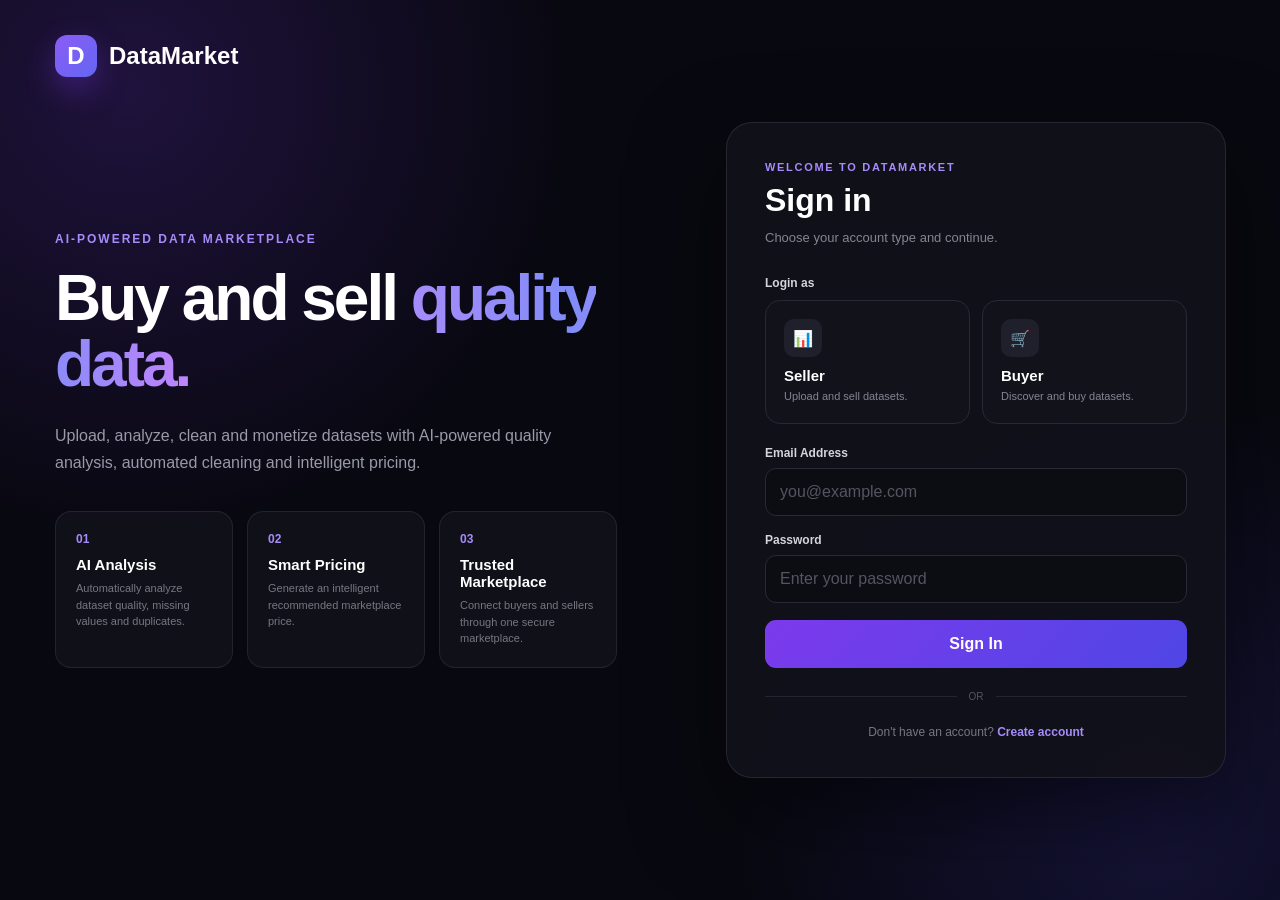
==== frontend/index.html @ f139b4cd "first commit" ====
<!DOCTYPE html>
<html lang="en">

<head>

    <meta charset="UTF-8">

    <meta
        name="viewport"
        content="width=device-width, initial-scale=1.0"
    >

    <title>DataMarket | Login</title>

    <style>

        * {
            box-sizing: border-box;
            margin: 0;
            padding: 0;
        }

        body {
            min-height: 100vh;

            font-family:
                Inter,
                Arial,
                sans-serif;

            color: white;

            background:
                radial-gradient(
                    circle at 10% 10%,
                    rgba(124, 58, 237, .20),
                    transparent 32%
                ),
                radial-gradient(
                    circle at 90% 90%,
                    rgba(79, 70, 229, .18),
                    transparent 30%
                ),
                #080810;
        }

        button,
        input {
            font: inherit;
        }

        button {
            cursor: pointer;
        }

        .page {
            min-height: 100vh;

            display: grid;

            grid-template-columns:
                1.05fr .95fr;
        }

        /* ================= LEFT ================= */

        .left {
            min-height: 100vh;

            padding: 55px;

            display: flex;

            align-items: center;

            position: relative;
        }

        .brand {
            position: absolute;

            top: 35px;
            left: 55px;

            display: flex;

            align-items: center;

            gap: 12px;

            font-size: 24px;

            font-weight: 800;
        }

        .brand-icon {
            width: 42px;
            height: 42px;

            display: flex;

            align-items: center;
            justify-content: center;

            border-radius: 12px;

            background:
                linear-gradient(
                    135deg,
                    #8b5cf6,
                    #6366f1
                );

            box-shadow:
                0 12px 30px
                rgba(124,58,237,.35);
        }

        .hero {
            max-width: 680px;
        }

        .eyebrow {
            color: #a78bfa;

            font-size: 12px;

            font-weight: 800;

            letter-spacing: 2px;

            margin-bottom: 20px;
        }

        .hero h1 {
            font-size:
                clamp(45px, 5vw, 75px);

            line-height: 1.02;

            letter-spacing: -3px;

            margin-bottom: 25px;
        }

        .gradient {
            background:
                linear-gradient(
                    90deg,
                    #a78bfa,
                    #818cf8,
                    #c084fc
                );

            -webkit-background-clip: text;
            background-clip: text;

            -webkit-text-fill-color: transparent;
        }

        .description {
            color: #9999a8;

            font-size: 16px;

            line-height: 1.7;

            max-width: 600px;

            margin-bottom: 35px;
        }

        .features {
            display: grid;

            grid-template-columns:
                repeat(3, 1fr);

            gap: 14px;
        }

        .feature {
            padding: 20px;

            border-radius: 16px;

            border:
                1px solid
                rgba(255,255,255,.08);

            background:
                rgba(255,255,255,.035);
        }

        .number {
            color: #a78bfa;

            font-size: 12px;

            font-weight: 800;

            margin-bottom: 10px;
        }

        .feature h3 {
            font-size: 15px;

            margin-bottom: 7px;
        }

        .feature p {
            color: #777783;

            font-size: 11px;

            line-height: 1.5;
        }

        /* ================= RIGHT ================= */

        .right {
            min-height: 100vh;

            display: flex;

            align-items: center;
            justify-content: center;

            padding: 30px;
        }

        .card {
            width: 100%;

            max-width: 500px;

            padding: 38px;

            border-radius: 26px;

            background:
                rgba(17,17,27,.95);

            border:
                1px solid
                rgba(255,255,255,.09);

            box-shadow:
                0 35px 90px
                rgba(0,0,0,.5);
        }

        .welcome {
            color: #a78bfa;

            font-size: 11px;

            font-weight: 800;

            letter-spacing: 1.7px;

            margin-bottom: 9px;
        }

        .heading h2 {
            font-size: 32px;

            margin-bottom: 9px;
        }

        .subtitle {
            color: #858592;

            font-size: 13px;

            line-height: 1.6;

            margin-bottom: 27px;
        }

        .role-title {
            color: #d4d4da;

            font-size: 12px;

            font-weight: 700;

            margin-bottom: 10px;
        }

        .roles {
            display: grid;

            grid-template-columns:
                1fr 1fr;

            gap: 12px;

            margin-bottom: 22px;
        }

        .role {
            padding: 18px;

            text-align: left;

            color: white;

            border:
                1px solid #292936;

            border-radius: 15px;

            background: #12121b;

            transition: .2s;
        }

        .role:hover {
            transform: translateY(-2px);

            border-color: #8b5cf6;
        }

        .role.active {
            border-color: #8b5cf6;

            background:
                rgba(124,58,237,.14);

            box-shadow:
                0 0 0 1px
                rgba(139,92,246,.15);
        }

        .role-icon {
            width: 38px;
            height: 38px;

            display: flex;

            align-items: center;
            justify-content: center;

            border-radius: 10px;

            background: #20202d;

            margin-bottom: 10px;
        }

        .role h3 {
            font-size: 15px;

            margin-bottom: 5px;
        }

        .role p {
            color: #858592;

            font-size: 11px;

            line-height: 1.4;
        }

        .message {
            display: none;

            padding: 12px;

            border-radius: 10px;

            font-size: 12px;

            line-height: 1.5;

            margin-bottom: 16px;
        }

        .message.error {
            display: block;

            color: #fca5a5;

            background:
                rgba(127,29,29,.18);

            border:
                1px solid
                rgba(239,68,68,.25);
        }

        .message.success {
            display: block;

            color: #86efac;

            background:
                rgba(20,83,45,.18);

            border:
                1px solid
                rgba(34,197,94,.25);
        }

        .group {
            margin-bottom: 17px;
        }

        label {
            display: block;

            color: #d4d4da;

            font-size: 12px;

            font-weight: 700;

            margin-bottom: 8px;
        }

        input {
            width: 100%;

            padding: 14px;

            color: white;

            background: #0c0c13;

            border:
                1px solid #292936;

            border-radius: 11px;

            outline: none;
        }

        input:focus {
            border-color: #8b5cf6;

            box-shadow:
                0 0 0 3px
                rgba(139,92,246,.1);
        }

        input::placeholder {
            color: #555561;
        }

        .button {
            width: 100%;

            padding: 15px;

            border: none;

            border-radius: 11px;

            color: white;

            font-weight: 800;

            background:
                linear-gradient(
                    135deg,
                    #7c3aed,
                    #4f46e5
                );

            transition: .2s;
        }

        .button:hover {
            transform: translateY(-1px);

            box-shadow:
                0 12px 30px
                rgba(99,102,241,.25);
        }

        .button:disabled {
            opacity: .6;

            cursor: not-allowed;

            transform: none;
        }

        .divider {
            display: flex;

            align-items: center;

            gap: 12px;

            margin: 23px 0;

            color: #555561;

            font-size: 10px;
        }

        .divider::before,
        .divider::after {
            content: "";

            height: 1px;

            flex: 1;

            background: #25252f;
        }

        .switch {
            text-align: center;

            color: #777783;

            font-size: 12px;
        }

        .switch button {
            border: none;

            background: transparent;

            color: #a78bfa;

            font-weight: 800;
        }

        #register {
            display: none;
        }

        /* ================= RESPONSIVE ================= */

        @media (max-width: 1000px) {

            .page {
                grid-template-columns: 1fr;
            }

            .left {
                min-height: auto;

                padding:
                    120px 35px 50px;
            }

            .right {
                min-height: auto;

                padding:
                    20px 25px 60px;
            }

            .brand {
                left: 35px;
            }

        }

        @media (max-width: 600px) {

            .left {
                padding:
                    105px 20px 40px;
            }

            .brand {
                left: 20px;
            }

            .hero h1 {
                font-size: 46px;
            }

            .features {
                grid-template-columns: 1fr;
            }

            .right {
                padding:
                    15px;
            }

            .card {
                padding: 25px 20px;
            }

            .roles {
                grid-template-columns: 1fr;
            }

        }

    </style>

</head>


<body>


<div class="page">


    <!-- ==================================================
         LEFT
    =================================================== -->

    <section class="left">


        <div class="brand">

            <div class="brand-icon">
                D
            </div>

            <span>
                DataMarket
            </span>

        </div>


        <div class="hero">

            <div class="eyebrow">
                AI-POWERED DATA MARKETPLACE
            </div>


            <h1>

                Buy and sell

                <span class="gradient">
                    quality data.
                </span>

            </h1>


            <p class="description">

                Upload, analyze, clean and monetize
                datasets with AI-powered quality analysis,
                automated cleaning and intelligent pricing.

            </p>


            <div class="features">


                <div class="feature">

                    <div class="number">
                        01
                    </div>

                    <h3>
                        AI Analysis
                    </h3>

                    <p>
                        Automatically analyze dataset
                        quality, missing values and duplicates.
                    </p>

                </div>


                <div class="feature">

                    <div class="number">
                        02
                    </div>

                    <h3>
                        Smart Pricing
                    </h3>

                    <p>
                        Generate an intelligent recommended
                        marketplace price.
                    </p>

                </div>


                <div class="feature">

                    <div class="number">
                        03
                    </div>

                    <h3>
                        Trusted Marketplace
                    </h3>

                    <p>
                        Connect buyers and sellers through
                        one secure marketplace.
                    </p>

                </div>


            </div>

        </div>

    </section>


    <!-- ==================================================
         RIGHT
    =================================================== -->

    <section class="right">


        <div class="card">


            <!-- ==================================================
                 LOGIN
            =================================================== -->

            <div id="login">

                <div class="heading">

                    <div class="welcome">
                        WELCOME TO DATAMARKET
                    </div>

                    <h2>
                        Sign in
                    </h2>

                    <p class="subtitle">
                        Choose your account type and continue.
                    </p>

                </div>


                <div class="role-title">
                    Login as
                </div>


                <div class="roles">


                    <button
                        type="button"
                        class="role"
                        id="sellerLoginRole"
                        onclick="selectLoginRole('seller')"
                    >

                        <div class="role-icon">
                            📊
                        </div>

                        <h3>
                            Seller
                        </h3>

                        <p>
                            Upload and sell datasets.
                        </p>

                    </button>


                    <button
                        type="button"
                        class="role"
                        id="buyerLoginRole"
                        onclick="selectLoginRole('buyer')"
                    >

                        <div class="role-icon">
                            🛒
                        </div>

                        <h3>
                            Buyer
                        </h3>

                        <p>
                            Discover and buy datasets.
                        </p>

                    </button>


                </div>


                <div
                    id="loginMessage"
                    class="message"
                ></div>


                <form id="loginForm">


                    <div class="group">

                        <label for="loginEmail">
                            Email Address
                        </label>

                        <input
                            type="email"
                            id="loginEmail"
                            placeholder="you@example.com"
                            required
                        >

                    </div>


                    <div class="group">

                        <label for="loginPassword">
                            Password
                        </label>

                        <input
                            type="password"
                            id="loginPassword"
                            placeholder="Enter your password"
                            required
                        >

                    </div>


                    <button
                        type="submit"
                        class="button"
                        id="loginButton"
                    >
                        Sign In
                    </button>


                </form>


                <div class="divider">
                    OR
                </div>


                <div class="switch">

                    Don't have an account?

                    <button
                        type="button"
                        onclick="showRegister()"
                    >
                        Create account
                    </button>

                </div>


            </div>


            <!-- ==================================================
                 REGISTER
            =================================================== -->

            <div id="register">

                <div class="heading">

                    <div class="welcome">
                        JOIN DATAMARKET
                    </div>

                    <h2>
                        Create account
                    </h2>

                    <p class="subtitle">
                        Buyer and Seller accounts use separate
                        email addresses.
                    </p>

                </div>


                <div class="role-title">
                    Register as
                </div>


                <div class="roles">


                    <button
                        type="button"
                        class="role"
                        id="sellerRegisterRole"
                        onclick="selectRegisterRole('seller')"
                    >

                        <div class="role-icon">
                            📊
                        </div>

                        <h3>
                            Seller
                        </h3>

                        <p>
                            Create a seller account.
                        </p>

                    </button>


                    <button
                        type="button"
                        class="role"
                        id="buyerRegisterRole"
                        onclick="selectRegisterRole('buyer')"
                    >

                        <div class="role-icon">
                            🛒
                        </div>

                        <h3>
                            Buyer
                        </h3>

                        <p>
                            Create a buyer account.
                        </p>

                    </button>


                </div>


                <div
                    id="registerMessage"
                    class="message"
                ></div>


                <form id="registerForm">


                    <div class="group">

                        <label for="registerName">
                            Full Name
                        </label>

                        <input
                            type="text"
                            id="registerName"
                            placeholder="Your full name"
                            required
                        >

                    </div>


                    <div class="group">

                        <label for="registerEmail">
                            Email Address
                        </label>

                        <input
                            type="email"
                            id="registerEmail"
                            placeholder="you@example.com"
                            required
                        >

                    </div>


                    <div class="group">

                        <label for="registerPassword">
                            Password
                        </label>

                        <input
                            type="password"
                            id="registerPassword"
                            placeholder="Create password"
                            minlength="6"
                            required
                        >

                    </div>


                    <button
                        type="submit"
                        class="button"
                        id="registerButton"
                    >
                        Create Account
                    </button>


                </form>


                <div class="divider">
                    OR
                </div>


                <div class="switch">

                    Already have an account?

                    <button
                        type="button"
                        onclick="showLogin()"
                    >
                        Sign in
                    </button>

                </div>


            </div>


        </div>

    </section>

</div>


<script>

    /* =====================================================
       API
    ===================================================== */

    const API =
        "http://127.0.0.1:8000";


    /* =====================================================
       ROLE STATE
    ===================================================== */

    let loginRole = "";

    let registerRole = "";


    /* =====================================================
       MESSAGE
    ===================================================== */

    function message(
        id,
        text,
        type
    ) {

        const element =
            document.getElementById(id);

        element.textContent = text;

        element.className =
            "message " + type;

    }


    function clearMessage(id) {

        const element =
            document.getElementById(id);

        element.textContent = "";

        element.className =
            "message";

    }


    /* =====================================================
       LOGIN ROLE
    ===================================================== */

    function selectLoginRole(role) {

        loginRole = role;


        document
            .getElementById(
                "sellerLoginRole"
            )
            .classList
            .remove("active");


        document
            .getElementById(
                "buyerLoginRole"
            )
            .classList
            .remove("active");


        if (role === "seller") {

            document
                .getElementById(
                    "sellerLoginRole"
                )
                .classList
                .add("active");

        }


        if (role === "buyer") {

            document
                .getElementById(
                    "buyerLoginRole"
                )
                .classList
                .add("active");

        }


        clearMessage(
            "loginMessage"
        );

    }


    /* =====================================================
       REGISTER ROLE
    ===================================================== */

    function selectRegisterRole(role) {

        registerRole = role;


        document
            .getElementById(
                "sellerRegisterRole"
            )
            .classList
            .remove("active");


        document
            .getElementById(
                "buyerRegisterRole"
            )
            .classList
            .remove("active");


        if (role === "seller") {

            document
                .getElementById(
                    "sellerRegisterRole"
                )
                .classList
                .add("active");

        }


        if (role === "buyer") {

            document
                .getElementById(
                    "buyerRegisterRole"
                )
                .classList
                .add("active");

        }


        clearMessage(
            "registerMessage"
        );

    }


    /* =====================================================
       SHOW REGISTER
    ===================================================== */

    function showRegister() {

        document
            .getElementById("login")
            .style.display = "none";


        document
            .getElementById("register")
            .style.display = "block";


        clearMessage(
            "loginMessage"
        );

    }


    /* =====================================================
       SHOW LOGIN
    ===================================================== */

    function showLogin() {

        document
            .getElementById("register")
            .style.display = "none";


        document
            .getElementById("login")
            .style.display = "block";


        clearMessage(
            "registerMessage"
        );

    }


    /* =====================================================
       LOGIN
    ===================================================== */

    document
        .getElementById("loginForm")
        .addEventListener(
            "submit",
            async function(event) {

                event.preventDefault();


                clearMessage(
                    "loginMessage"
                );


                if (!loginRole) {

                    message(
                        "loginMessage",
                        "Please select Buyer or Seller.",
                        "error"
                    );

                    return;

                }


                const email =
                    document
                        .getElementById(
                            "loginEmail"
                        )
                        .value
                        .trim()
                        .toLowerCase();


                const password =
                    document
                        .getElementById(
                            "loginPassword"
                        )
                        .value;


                const button =
                    document
                        .getElementById(
                            "loginButton"
                        );


                button.disabled = true;

                button.textContent =
                    "Signing in...";


                try {

                    const response =
                        await fetch(
                            API + "/login",
                            {
                                method: "POST",

                                headers: {
                                    "Content-Type":
                                        "application/json"
                                },

                                body:
                                    JSON.stringify({
                                        email:
                                            email,

                                        password:
                                            password,

                                        role:
                                            loginRole
                                    })
                            }
                        );


                    const data =
                        await response.json();


                    if (!response.ok) {

                        throw new Error(
                            data.detail ||
                            "Login failed."
                        );

                    }


                    /*
                     * Save session
                     */

                    localStorage.setItem(
                        "authToken",
                        data.token
                    );


                    localStorage.setItem(
                        "currentUser",
                        JSON.stringify(
                            data.user
                        )
                    );


                    localStorage.setItem(
                        "userRole",
                        data.user.role
                    );


                    message(
                        "loginMessage",
                        "Login successful. Opening dashboard...",
                        "success"
                    );


                    setTimeout(
                        function() {

                            if (
                                data.user.role
                                ===
                                "seller"
                            ) {

                                window.location.href =
                                    "seller.html";

                            }

                            else {

                                window.location.href =
                                    "buyer.html";

                            }

                        },
                        500
                    );


                }

                catch (error) {

                    message(
                        "loginMessage",
                        error.message ||
                        "Login failed.",
                        "error"
                    );

                }

                finally {

                    button.disabled =
                        false;

                    button.textContent =
                        "Sign In";

                }

            }
        );


    /* =====================================================
       REGISTER
    ===================================================== */

    document
        .getElementById("registerForm")
        .addEventListener(
            "submit",
            async function(event) {

                event.preventDefault();


                clearMessage(
                    "registerMessage"
                );


                if (!registerRole) {

                    message(
                        "registerMessage",
                        "Please select Buyer or Seller.",
                        "error"
                    );

                    return;

                }


                const name =
                    document
                        .getElementById(
                            "registerName"
                        )
                        .value
                        .trim();


                const email =
                    document
                        .getElementById(
                            "registerEmail"
                        )
                        .value
                        .trim()
                        .toLowerCase();


                const password =
                    document
                        .getElementById(
                            "registerPassword"
                        )
                        .value;


                if (password.length < 6) {

                    message(
                        "registerMessage",
                        "Password must contain at least 6 characters.",
                        "error"
                    );

                    return;

                }


                const button =
                    document
                        .getElementById(
                            "registerButton"
                        );


                button.disabled = true;

                button.textContent =
                    "Creating account...";


                try {

                    const response =
                        await fetch(
                            API + "/register",
                            {
                                method: "POST",

                                headers: {
                                    "Content-Type":
                                        "application/json"
                                },

                                body:
                                    JSON.stringify({
                                        name:
                                            name,

                                        email:
                                            email,

                                        password:
                                            password,

                                        role:
                                            registerRole
                                    })
                            }
                        );


                    const data =
                        await response.json();


                    if (!response.ok) {

                        throw new Error(
                            data.detail ||
                            "Registration failed."
                        );

                    }


                    message(
                        "registerMessage",
                        "Account created successfully. Please sign in.",
                        "success"
                    );


                    /*
                     * Prepare login
                     */

                    document
                        .getElementById(
                            "loginEmail"
                        )
                        .value =
                        email;


                    loginRole =
                        registerRole;


                    document
                        .getElementById(
                            "sellerLoginRole"
                        )
                        .classList
                        .remove("active");


                    document
                        .getElementById(
                            "buyerLoginRole"
                        )
                        .classList
                        .remove("active");


                    if (
                        registerRole
                        ===
                        "seller"
                    ) {

                        document
                            .getElementById(
                                "sellerLoginRole"
                            )
                            .classList
                            .add("active");

                    }

                    else {

                        document
                            .getElementById(
                                "buyerLoginRole"
                            )
                            .classList
                            .add("active");

                    }


                    setTimeout(
                        function() {

                            showLogin();

                            message(
                                "loginMessage",
                                "Account created. Please sign in.",
                                "success"
                            );

                        },
                        800
                    );


                }

                catch (error) {

                    message(
                        "registerMessage",
                        error.message ||
                        "Registration failed.",
                        "error"
                    );

                }

                finally {

                    button.disabled =
                        false;

                    button.textContent =
                        "Create Account";

                }

            }
        );

</script>


</body>
</html>
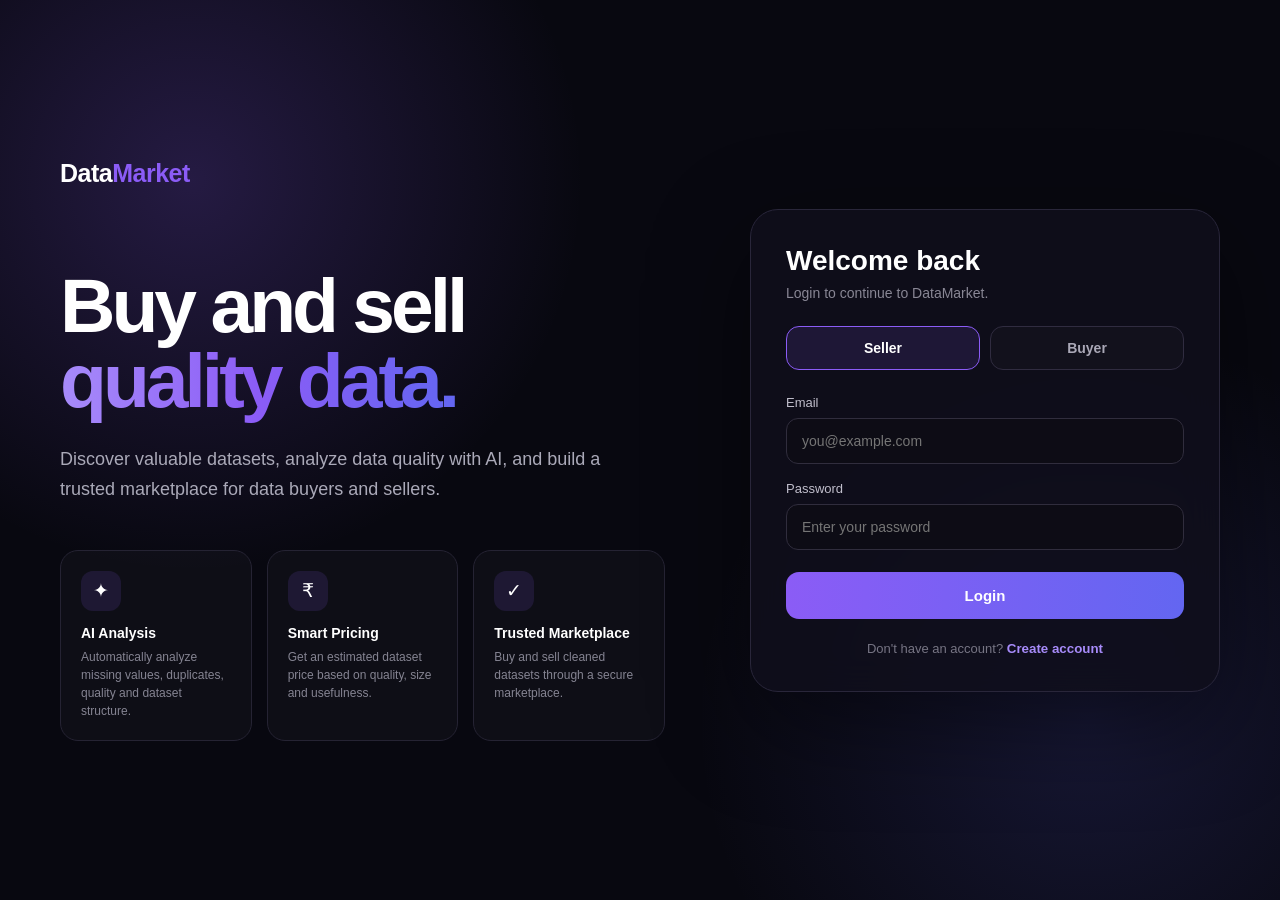
==== commit 3b612377: "Update AI powered dataset marketplace" ====
--- a/frontend/index.html
+++ b/frontend/index.html
@@ -1,1702 +1,682 @@
 <!DOCTYPE html>
 <html lang="en">
-
 <head>
-
-    <meta charset="UTF-8">
-
-    <meta
-        name="viewport"
-        content="width=device-width, initial-scale=1.0"
-    >
-
-    <title>DataMarket | Login</title>
-
-    <style>
-
-        * {
-            box-sizing: border-box;
-            margin: 0;
-            padding: 0;
+<meta charset="UTF-8">
+<meta name="viewport" content="width=device-width, initial-scale=1.0">
+<title>DataMarket | Login</title>
+
+<style>
+* {
+    margin: 0;
+    padding: 0;
+    box-sizing: border-box;
+}
+
+body {
+    font-family: Inter, Arial, sans-serif;
+    min-height: 100vh;
+    background:
+        radial-gradient(circle at 15% 20%, rgba(139,92,246,.22), transparent 30%),
+        radial-gradient(circle at 85% 80%, rgba(99,102,241,.16), transparent 30%),
+        #080810;
+    color: #fff;
+}
+
+.container {
+    min-height: 100vh;
+    display: grid;
+    grid-template-columns: 1.1fr .9fr;
+    gap: 60px;
+    max-width: 1250px;
+    margin: auto;
+    padding: 45px;
+    align-items: center;
+}
+
+/* LEFT */
+.brand {
+    font-size: 25px;
+    font-weight: 800;
+    margin-bottom: 80px;
+    letter-spacing: -.5px;
+}
+
+.brand span {
+    color: #8b5cf6;
+}
+
+.hero h1 {
+    font-size: clamp(45px, 6vw, 78px);
+    line-height: .98;
+    letter-spacing: -4px;
+    max-width: 650px;
+    margin-bottom: 25px;
+}
+
+.hero h1 span {
+    background: linear-gradient(90deg,#a78bfa,#8b5cf6,#6366f1);
+    -webkit-background-clip: text;
+    color: transparent;
+}
+
+.hero p {
+    color: #aaa9b8;
+    font-size: 18px;
+    line-height: 1.7;
+    max-width: 570px;
+}
+
+.features {
+    display: grid;
+    grid-template-columns: repeat(3,1fr);
+    gap: 15px;
+    margin-top: 45px;
+    max-width: 650px;
+}
+
+.feature {
+    padding: 20px;
+    border: 1px solid #252333;
+    border-radius: 18px;
+    background: rgba(255,255,255,.025);
+}
+
+.feature-icon {
+    width: 40px;
+    height: 40px;
+    display: grid;
+    place-items: center;
+    border-radius: 12px;
+    background: rgba(139,92,246,.13);
+    margin-bottom: 14px;
+    font-size: 19px;
+}
+
+.feature h3 {
+    font-size: 14px;
+    margin-bottom: 7px;
+}
+
+.feature p {
+    font-size: 12px;
+    line-height: 1.5;
+    color: #858492;
+}
+
+/* AUTH CARD */
+.auth-card {
+    width: 100%;
+    max-width: 470px;
+    margin-left: auto;
+    padding: 35px;
+    border: 1px solid #29263a;
+    border-radius: 28px;
+    background: rgba(16,15,27,.86);
+    box-shadow: 0 30px 100px rgba(0,0,0,.45);
+    backdrop-filter: blur(18px);
+}
+
+.auth-card h2 {
+    font-size: 28px;
+    margin-bottom: 8px;
+}
+
+.subtitle {
+    color: #898795;
+    font-size: 14px;
+    margin-bottom: 25px;
+}
+
+/* ROLE */
+.roles {
+    display: grid;
+    grid-template-columns: 1fr 1fr;
+    gap: 10px;
+    margin-bottom: 25px;
+}
+
+.role-btn {
+    border: 1px solid #302c40;
+    background: #12111c;
+    color: #aaa8b7;
+    border-radius: 13px;
+    padding: 13px;
+    cursor: pointer;
+    font-size: 14px;
+    font-weight: 700;
+    transition: .2s;
+}
+
+.role-btn:hover {
+    border-color: #7651d8;
+}
+
+.role-btn.active {
+    color: #fff;
+    border-color: #8b5cf6;
+    background: rgba(139,92,246,.13);
+}
+
+/* FORMS */
+.form {
+    display: none;
+}
+
+.form.active {
+    display: block;
+}
+
+.field {
+    margin-bottom: 17px;
+}
+
+.field label {
+    display: block;
+    font-size: 13px;
+    color: #c1bfcc;
+    margin-bottom: 8px;
+}
+
+.field input {
+    width: 100%;
+    padding: 14px 15px;
+    border-radius: 12px;
+    border: 1px solid #302d3d;
+    outline: none;
+    background: #0d0c15;
+    color: white;
+    font-size: 14px;
+    transition: .2s;
+}
+
+.field input:focus {
+    border-color: #8b5cf6;
+    box-shadow: 0 0 0 3px rgba(139,92,246,.10);
+}
+
+.primary-btn {
+    width: 100%;
+    border: 0;
+    border-radius: 13px;
+    padding: 15px;
+    background: linear-gradient(90deg,#8b5cf6,#6366f1);
+    color: white;
+    font-size: 15px;
+    font-weight: 800;
+    cursor: pointer;
+    margin-top: 5px;
+    transition: .2s;
+}
+
+.primary-btn:hover {
+    transform: translateY(-1px);
+    box-shadow: 0 10px 30px rgba(99,102,241,.25);
+}
+
+.switch {
+    text-align: center;
+    color: #777584;
+    font-size: 13px;
+    margin-top: 22px;
+}
+
+.switch button {
+    border: 0;
+    background: none;
+    color: #a78bfa;
+    cursor: pointer;
+    font-weight: 700;
+}
+
+.message {
+    display: none;
+    padding: 11px 13px;
+    border-radius: 10px;
+    margin-bottom: 17px;
+    font-size: 13px;
+}
+
+.message.error {
+    display: block;
+    background: rgba(239,68,68,.10);
+    border: 1px solid rgba(239,68,68,.25);
+    color: #fca5a5;
+}
+
+.message.success {
+    display: block;
+    background: rgba(34,197,94,.10);
+    border: 1px solid rgba(34,197,94,.25);
+    color: #86efac;
+}
+
+/* RESPONSIVE */
+@media (max-width: 900px) {
+    .container {
+        grid-template-columns: 1fr;
+        padding: 30px 20px;
+    }
+
+    .brand {
+        margin-bottom: 45px;
+    }
+
+    .auth-card {
+        margin: 0 auto;
+    }
+}
+
+@media (max-width: 550px) {
+    .features {
+        grid-template-columns: 1fr;
+    }
+
+    .hero h1 {
+        font-size: 48px;
+        letter-spacing: -2px;
+    }
+
+    .auth-card {
+        padding: 25px;
+    }
+}
+</style>
+</head>
+
+<body>
+
+<div class="container">
+
+    <!-- LEFT SIDE -->
+    <section>
+        <div class="brand">
+            Data<span>Market</span>
+        </div>
+
+        <div class="hero">
+            <h1>
+                Buy and sell
+                <span>quality data.</span>
+            </h1>
+
+            <p>
+                Discover valuable datasets, analyze data quality with AI,
+                and build a trusted marketplace for data buyers and sellers.
+            </p>
+        </div>
+
+        <div class="features">
+
+            <div class="feature">
+                <div class="feature-icon">✦</div>
+                <h3>AI Analysis</h3>
+                <p>
+                    Automatically analyze missing values, duplicates,
+                    quality and dataset structure.
+                </p>
+            </div>
+
+            <div class="feature">
+                <div class="feature-icon">₹</div>
+                <h3>Smart Pricing</h3>
+                <p>
+                    Get an estimated dataset price based on quality,
+                    size and usefulness.
+                </p>
+            </div>
+
+            <div class="feature">
+                <div class="feature-icon">✓</div>
+                <h3>Trusted Marketplace</h3>
+                <p>
+                    Buy and sell cleaned datasets through a secure
+                    marketplace.
+                </p>
+            </div>
+
+        </div>
+    </section>
+
+    <!-- AUTH -->
+    <section class="auth-card">
+
+        <h2 id="authTitle">Welcome back</h2>
+
+        <div class="subtitle" id="authSubtitle">
+            Login to continue to DataMarket.
+        </div>
+
+        <!-- ROLE -->
+        <div class="roles">
+            <button
+                class="role-btn active"
+                id="sellerRole"
+                type="button"
+                onclick="setRole('seller')">
+                Seller
+            </button>
+
+            <button
+                class="role-btn"
+                id="buyerRole"
+                type="button"
+                onclick="setRole('buyer')">
+                Buyer
+            </button>
+        </div>
+
+        <div id="message" class="message"></div>
+
+        <!-- LOGIN -->
+        <form id="loginForm" class="form active">
+
+            <div class="field">
+                <label>Email</label>
+                <input
+                    id="loginEmail"
+                    type="text"
+                    placeholder="you@example.com"
+                    required>
+            </div>
+
+            <div class="field">
+                <label>Password</label>
+                <input
+                    id="loginPassword"
+                    type="password"
+                    placeholder="Enter your password"
+                    required>
+            </div>
+
+            <button class="primary-btn" type="submit">
+                Login
+            </button>
+
+            <div class="switch">
+                Don't have an account?
+                <button type="button" onclick="showRegister()">
+                    Create account
+                </button>
+            </div>
+
+        </form>
+
+        <!-- REGISTER -->
+        <form id="registerForm" class="form">
+
+            <div class="field">
+                <label>Name</label>
+                <input
+                    id="registerName"
+                    type="text"
+                    placeholder="Your name"
+                    required>
+            </div>
+
+            <div class="field">
+                <label>Email</label>
+                <input
+                    id="registerEmail"
+                    type="text"
+                    placeholder="you@example.com"
+                    required>
+            </div>
+
+            <div class="field">
+                <label>Password</label>
+                <input
+                    id="registerPassword"
+                    type="password"
+                    placeholder="Create a password"
+                    minlength="6"
+                    required>
+            </div>
+
+            <button class="primary-btn" type="submit">
+                Create Account
+            </button>
+
+            <div class="switch">
+                Already have an account?
+                <button type="button" onclick="showLogin()">
+                    Login
+                </button>
+            </div>
+
+        </form>
+
+    </section>
+
+</div>
+
+<script>
+const API = "http://127.0.0.1:8000";
+
+let selectedRole = "seller";
+
+function setRole(role) {
+
+    selectedRole = role;
+
+    document.getElementById("sellerRole")
+        .classList.toggle("active", role === "seller");
+
+    document.getElementById("buyerRole")
+        .classList.toggle("active", role === "buyer");
+
+    clearMessage();
+}
+
+function showRegister() {
+
+    document.getElementById("loginForm")
+        .classList.remove("active");
+
+    document.getElementById("registerForm")
+        .classList.add("active");
+
+    document.getElementById("authTitle").textContent =
+        "Create your account";
+
+    document.getElementById("authSubtitle").textContent =
+        "Join DataMarket as a seller or buyer.";
+
+    clearMessage();
+}
+
+function showLogin() {
+
+    document.getElementById("registerForm")
+        .classList.remove("active");
+
+    document.getElementById("loginForm")
+        .classList.add("active");
+
+    document.getElementById("authTitle").textContent =
+        "Welcome back";
+
+    document.getElementById("authSubtitle").textContent =
+        "Login to continue to DataMarket.";
+
+    clearMessage();
+}
+
+function showMessage(message, type = "error") {
+
+    const box = document.getElementById("message");
+
+    box.textContent = message;
+    box.className = "message " + type;
+}
+
+function clearMessage() {
+
+    const box = document.getElementById("message");
+
+    box.textContent = "";
+    box.className = "message";
+}
+
+
+/* LOGIN */
+document.getElementById("loginForm")
+.addEventListener("submit", async function(e) {
+
+    e.preventDefault();
+
+    clearMessage();
+
+    const email =
+        document.getElementById("loginEmail").value.trim();
+
+    const password =
+        document.getElementById("loginPassword").value;
+
+    if (!email || !password) {
+        showMessage("Please enter email and password.");
+        return;
+    }
+
+    try {
+
+        const response = await fetch(API + "/login", {
+            method: "POST",
+            headers: {
+                "Content-Type": "application/json"
+            },
+            body: JSON.stringify({
+                email: email,
+                password: password,
+                role: selectedRole
+            })
+        });
+
+        const data = await response.json();
+
+        if (!response.ok) {
+            throw new Error(
+                data.detail || "Login failed."
+            );
         }
 
-        body {
-            min-height: 100vh;
-
-            font-family:
-                Inter,
-                Arial,
-                sans-serif;
-
-            color: white;
-
-            background:
-                radial-gradient(
-                    circle at 10% 10%,
-                    rgba(124, 58, 237, .20),
-                    transparent 32%
-                ),
-                radial-gradient(
-                    circle at 90% 90%,
-                    rgba(79, 70, 229, .18),
-                    transparent 30%
-                ),
-                #080810;
+        const token =
+            data.token ||
+            data.access_token ||
+            data.accessToken;
+
+        if (!token) {
+            throw new Error(
+                "Login successful but server did not return a token."
+            );
         }
 
-        button,
-        input {
-            font: inherit;
+        localStorage.setItem("authToken", token);
+        localStorage.setItem("access_token", token);
+        localStorage.setItem("role", selectedRole);
+
+        if (data.user) {
+            localStorage.setItem(
+                "user",
+                JSON.stringify(data.user)
+            );
         }
 
-        button {
-            cursor: pointer;
+        showMessage(
+            "Login successful. Redirecting...",
+            "success"
+        );
+
+      if (selectedRole === "seller") {
+    window.location.assign("./seller.html");
+} else {
+    window.location.assign("./buyer.html");
+}
+
+    } catch (error) {
+
+        showMessage(
+            error.message || "Unable to connect to server."
+        );
+
+    }
+
+});
+
+
+/* REGISTER */
+document.getElementById("registerForm")
+.addEventListener("submit", async function(e) {
+
+    e.preventDefault();
+
+    clearMessage();
+
+    const name =
+        document.getElementById("registerName").value.trim();
+
+    const email =
+        document.getElementById("registerEmail").value.trim();
+
+    const password =
+        document.getElementById("registerPassword").value;
+
+    if (!name || !email || !password) {
+        showMessage("Please fill all fields.");
+        return;
+    }
+
+    if (password.length < 6) {
+        showMessage(
+            "Password must be at least 6 characters."
+        );
+        return;
+    }
+
+    try {
+
+        const response = await fetch(API + "/register", {
+            method: "POST",
+            headers: {
+                "Content-Type": "application/json"
+            },
+            body: JSON.stringify({
+                name: name,
+                email: email,
+                password: password,
+                role: selectedRole
+            })
+        });
+
+        const data = await response.json();
+
+        if (!response.ok) {
+            throw new Error(
+                data.detail || "Registration failed."
+            );
         }
 
-        .page {
-            min-height: 100vh;
-
-            display: grid;
-
-            grid-template-columns:
-                1.05fr .95fr;
-        }
-
-        /* ================= LEFT ================= */
-
-        .left {
-            min-height: 100vh;
-
-            padding: 55px;
-
-            display: flex;
-
-            align-items: center;
-
-            position: relative;
-        }
-
-        .brand {
-            position: absolute;
-
-            top: 35px;
-            left: 55px;
-
-            display: flex;
-
-            align-items: center;
-
-            gap: 12px;
-
-            font-size: 24px;
-
-            font-weight: 800;
-        }
-
-        .brand-icon {
-            width: 42px;
-            height: 42px;
-
-            display: flex;
-
-            align-items: center;
-            justify-content: center;
-
-            border-radius: 12px;
-
-            background:
-                linear-gradient(
-                    135deg,
-                    #8b5cf6,
-                    #6366f1
-                );
-
-            box-shadow:
-                0 12px 30px
-                rgba(124,58,237,.35);
-        }
-
-        .hero {
-            max-width: 680px;
-        }
-
-        .eyebrow {
-            color: #a78bfa;
-
-            font-size: 12px;
-
-            font-weight: 800;
-
-            letter-spacing: 2px;
-
-            margin-bottom: 20px;
-        }
-
-        .hero h1 {
-            font-size:
-                clamp(45px, 5vw, 75px);
-
-            line-height: 1.02;
-
-            letter-spacing: -3px;
-
-            margin-bottom: 25px;
-        }
-
-        .gradient {
-            background:
-                linear-gradient(
-                    90deg,
-                    #a78bfa,
-                    #818cf8,
-                    #c084fc
-                );
-
-            -webkit-background-clip: text;
-            background-clip: text;
-
-            -webkit-text-fill-color: transparent;
-        }
-
-        .description {
-            color: #9999a8;
-
-            font-size: 16px;
-
-            line-height: 1.7;
-
-            max-width: 600px;
-
-            margin-bottom: 35px;
-        }
-
-        .features {
-            display: grid;
-
-            grid-template-columns:
-                repeat(3, 1fr);
-
-            gap: 14px;
-        }
-
-        .feature {
-            padding: 20px;
-
-            border-radius: 16px;
-
-            border:
-                1px solid
-                rgba(255,255,255,.08);
-
-            background:
-                rgba(255,255,255,.035);
-        }
-
-        .number {
-            color: #a78bfa;
-
-            font-size: 12px;
-
-            font-weight: 800;
-
-            margin-bottom: 10px;
-        }
-
-        .feature h3 {
-            font-size: 15px;
-
-            margin-bottom: 7px;
-        }
-
-        .feature p {
-            color: #777783;
-
-            font-size: 11px;
-
-            line-height: 1.5;
-        }
-
-        /* ================= RIGHT ================= */
-
-        .right {
-            min-height: 100vh;
-
-            display: flex;
-
-            align-items: center;
-            justify-content: center;
-
-            padding: 30px;
-        }
-
-        .card {
-            width: 100%;
-
-            max-width: 500px;
-
-            padding: 38px;
-
-            border-radius: 26px;
-
-            background:
-                rgba(17,17,27,.95);
-
-            border:
-                1px solid
-                rgba(255,255,255,.09);
-
-            box-shadow:
-                0 35px 90px
-                rgba(0,0,0,.5);
-        }
-
-        .welcome {
-            color: #a78bfa;
-
-            font-size: 11px;
-
-            font-weight: 800;
-
-            letter-spacing: 1.7px;
-
-            margin-bottom: 9px;
-        }
-
-        .heading h2 {
-            font-size: 32px;
-
-            margin-bottom: 9px;
-        }
-
-        .subtitle {
-            color: #858592;
-
-            font-size: 13px;
-
-            line-height: 1.6;
-
-            margin-bottom: 27px;
-        }
-
-        .role-title {
-            color: #d4d4da;
-
-            font-size: 12px;
-
-            font-weight: 700;
-
-            margin-bottom: 10px;
-        }
-
-        .roles {
-            display: grid;
-
-            grid-template-columns:
-                1fr 1fr;
-
-            gap: 12px;
-
-            margin-bottom: 22px;
-        }
-
-        .role {
-            padding: 18px;
-
-            text-align: left;
-
-            color: white;
-
-            border:
-                1px solid #292936;
-
-            border-radius: 15px;
-
-            background: #12121b;
-
-            transition: .2s;
-        }
-
-        .role:hover {
-            transform: translateY(-2px);
-
-            border-color: #8b5cf6;
-        }
-
-        .role.active {
-            border-color: #8b5cf6;
-
-            background:
-                rgba(124,58,237,.14);
-
-            box-shadow:
-                0 0 0 1px
-                rgba(139,92,246,.15);
-        }
-
-        .role-icon {
-            width: 38px;
-            height: 38px;
-
-            display: flex;
-
-            align-items: center;
-            justify-content: center;
-
-            border-radius: 10px;
-
-            background: #20202d;
-
-            margin-bottom: 10px;
-        }
-
-        .role h3 {
-            font-size: 15px;
-
-            margin-bottom: 5px;
-        }
-
-        .role p {
-            color: #858592;
-
-            font-size: 11px;
-
-            line-height: 1.4;
-        }
-
-        .message {
-            display: none;
-
-            padding: 12px;
-
-            border-radius: 10px;
-
-            font-size: 12px;
-
-            line-height: 1.5;
-
-            margin-bottom: 16px;
-        }
-
-        .message.error {
-            display: block;
-
-            color: #fca5a5;
-
-            background:
-                rgba(127,29,29,.18);
-
-            border:
-                1px solid
-                rgba(239,68,68,.25);
-        }
-
-        .message.success {
-            display: block;
-
-            color: #86efac;
-
-            background:
-                rgba(20,83,45,.18);
-
-            border:
-                1px solid
-                rgba(34,197,94,.25);
-        }
-
-        .group {
-            margin-bottom: 17px;
-        }
-
-        label {
-            display: block;
-
-            color: #d4d4da;
-
-            font-size: 12px;
-
-            font-weight: 700;
-
-            margin-bottom: 8px;
-        }
-
-        input {
-            width: 100%;
-
-            padding: 14px;
-
-            color: white;
-
-            background: #0c0c13;
-
-            border:
-                1px solid #292936;
-
-            border-radius: 11px;
-
-            outline: none;
-        }
-
-        input:focus {
-            border-color: #8b5cf6;
-
-            box-shadow:
-                0 0 0 3px
-                rgba(139,92,246,.1);
-        }
-
-        input::placeholder {
-            color: #555561;
-        }
-
-        .button {
-            width: 100%;
-
-            padding: 15px;
-
-            border: none;
-
-            border-radius: 11px;
-
-            color: white;
-
-            font-weight: 800;
-
-            background:
-                linear-gradient(
-                    135deg,
-                    #7c3aed,
-                    #4f46e5
-                );
-
-            transition: .2s;
-        }
-
-        .button:hover {
-            transform: translateY(-1px);
-
-            box-shadow:
-                0 12px 30px
-                rgba(99,102,241,.25);
-        }
-
-        .button:disabled {
-            opacity: .6;
-
-            cursor: not-allowed;
-
-            transform: none;
-        }
-
-        .divider {
-            display: flex;
-
-            align-items: center;
-
-            gap: 12px;
-
-            margin: 23px 0;
-
-            color: #555561;
-
-            font-size: 10px;
-        }
-
-        .divider::before,
-        .divider::after {
-            content: "";
-
-            height: 1px;
-
-            flex: 1;
-
-            background: #25252f;
-        }
-
-        .switch {
-            text-align: center;
-
-            color: #777783;
-
-            font-size: 12px;
-        }
-
-        .switch button {
-            border: none;
-
-            background: transparent;
-
-            color: #a78bfa;
-
-            font-weight: 800;
-        }
-
-        #register {
-            display: none;
-        }
-
-        /* ================= RESPONSIVE ================= */
-
-        @media (max-width: 1000px) {
-
-            .page {
-                grid-template-columns: 1fr;
-            }
-
-            .left {
-                min-height: auto;
-
-                padding:
-                    120px 35px 50px;
-            }
-
-            .right {
-                min-height: auto;
-
-                padding:
-                    20px 25px 60px;
-            }
-
-            .brand {
-                left: 35px;
-            }
-
-        }
-
-        @media (max-width: 600px) {
-
-            .left {
-                padding:
-                    105px 20px 40px;
-            }
-
-            .brand {
-                left: 20px;
-            }
-
-            .hero h1 {
-                font-size: 46px;
-            }
-
-            .features {
-                grid-template-columns: 1fr;
-            }
-
-            .right {
-                padding:
-                    15px;
-            }
-
-            .card {
-                padding: 25px 20px;
-            }
-
-            .roles {
-                grid-template-columns: 1fr;
-            }
-
-        }
-
-    </style>
-
-</head>
-
-
-<body>
-
-
-<div class="page">
-
-
-    <!-- ==================================================
-         LEFT
-    =================================================== -->
-
-    <section class="left">
-
-
-        <div class="brand">
-
-            <div class="brand-icon">
-                D
-            </div>
-
-            <span>
-                DataMarket
-            </span>
-
-        </div>
-
-
-        <div class="hero">
-
-            <div class="eyebrow">
-                AI-POWERED DATA MARKETPLACE
-            </div>
-
-
-            <h1>
-
-                Buy and sell
-
-                <span class="gradient">
-                    quality data.
-                </span>
-
-            </h1>
-
-
-            <p class="description">
-
-                Upload, analyze, clean and monetize
-                datasets with AI-powered quality analysis,
-                automated cleaning and intelligent pricing.
-
-            </p>
-
-
-            <div class="features">
-
-
-                <div class="feature">
-
-                    <div class="number">
-                        01
-                    </div>
-
-                    <h3>
-                        AI Analysis
-                    </h3>
-
-                    <p>
-                        Automatically analyze dataset
-                        quality, missing values and duplicates.
-                    </p>
-
-                </div>
-
-
-                <div class="feature">
-
-                    <div class="number">
-                        02
-                    </div>
-
-                    <h3>
-                        Smart Pricing
-                    </h3>
-
-                    <p>
-                        Generate an intelligent recommended
-                        marketplace price.
-                    </p>
-
-                </div>
-
-
-                <div class="feature">
-
-                    <div class="number">
-                        03
-                    </div>
-
-                    <h3>
-                        Trusted Marketplace
-                    </h3>
-
-                    <p>
-                        Connect buyers and sellers through
-                        one secure marketplace.
-                    </p>
-
-                </div>
-
-
-            </div>
-
-        </div>
-
-    </section>
-
-
-    <!-- ==================================================
-         RIGHT
-    =================================================== -->
-
-    <section class="right">
-
-
-        <div class="card">
-
-
-            <!-- ==================================================
-                 LOGIN
-            =================================================== -->
-
-            <div id="login">
-
-                <div class="heading">
-
-                    <div class="welcome">
-                        WELCOME TO DATAMARKET
-                    </div>
-
-                    <h2>
-                        Sign in
-                    </h2>
-
-                    <p class="subtitle">
-                        Choose your account type and continue.
-                    </p>
-
-                </div>
-
-
-                <div class="role-title">
-                    Login as
-                </div>
-
-
-                <div class="roles">
-
-
-                    <button
-                        type="button"
-                        class="role"
-                        id="sellerLoginRole"
-                        onclick="selectLoginRole('seller')"
-                    >
-
-                        <div class="role-icon">
-                            📊
-                        </div>
-
-                        <h3>
-                            Seller
-                        </h3>
-
-                        <p>
-                            Upload and sell datasets.
-                        </p>
-
-                    </button>
-
-
-                    <button
-                        type="button"
-                        class="role"
-                        id="buyerLoginRole"
-                        onclick="selectLoginRole('buyer')"
-                    >
-
-                        <div class="role-icon">
-                            🛒
-                        </div>
-
-                        <h3>
-                            Buyer
-                        </h3>
-
-                        <p>
-                            Discover and buy datasets.
-                        </p>
-
-                    </button>
-
-
-                </div>
-
-
-                <div
-                    id="loginMessage"
-                    class="message"
-                ></div>
-
-
-                <form id="loginForm">
-
-
-                    <div class="group">
-
-                        <label for="loginEmail">
-                            Email Address
-                        </label>
-
-                        <input
-                            type="email"
-                            id="loginEmail"
-                            placeholder="you@example.com"
-                            required
-                        >
-
-                    </div>
-
-
-                    <div class="group">
-
-                        <label for="loginPassword">
-                            Password
-                        </label>
-
-                        <input
-                            type="password"
-                            id="loginPassword"
-                            placeholder="Enter your password"
-                            required
-                        >
-
-                    </div>
-
-
-                    <button
-                        type="submit"
-                        class="button"
-                        id="loginButton"
-                    >
-                        Sign In
-                    </button>
-
-
-                </form>
-
-
-                <div class="divider">
-                    OR
-                </div>
-
-
-                <div class="switch">
-
-                    Don't have an account?
-
-                    <button
-                        type="button"
-                        onclick="showRegister()"
-                    >
-                        Create account
-                    </button>
-
-                </div>
-
-
-            </div>
-
-
-            <!-- ==================================================
-                 REGISTER
-            =================================================== -->
-
-            <div id="register">
-
-                <div class="heading">
-
-                    <div class="welcome">
-                        JOIN DATAMARKET
-                    </div>
-
-                    <h2>
-                        Create account
-                    </h2>
-
-                    <p class="subtitle">
-                        Buyer and Seller accounts use separate
-                        email addresses.
-                    </p>
-
-                </div>
-
-
-                <div class="role-title">
-                    Register as
-                </div>
-
-
-                <div class="roles">
-
-
-                    <button
-                        type="button"
-                        class="role"
-                        id="sellerRegisterRole"
-                        onclick="selectRegisterRole('seller')"
-                    >
-
-                        <div class="role-icon">
-                            📊
-                        </div>
-
-                        <h3>
-                            Seller
-                        </h3>
-
-                        <p>
-                            Create a seller account.
-                        </p>
-
-                    </button>
-
-
-                    <button
-                        type="button"
-                        class="role"
-                        id="buyerRegisterRole"
-                        onclick="selectRegisterRole('buyer')"
-                    >
-
-                        <div class="role-icon">
-                            🛒
-                        </div>
-
-                        <h3>
-                            Buyer
-                        </h3>
-
-                        <p>
-                            Create a buyer account.
-                        </p>
-
-                    </button>
-
-
-                </div>
-
-
-                <div
-                    id="registerMessage"
-                    class="message"
-                ></div>
-
-
-                <form id="registerForm">
-
-
-                    <div class="group">
-
-                        <label for="registerName">
-                            Full Name
-                        </label>
-
-                        <input
-                            type="text"
-                            id="registerName"
-                            placeholder="Your full name"
-                            required
-                        >
-
-                    </div>
-
-
-                    <div class="group">
-
-                        <label for="registerEmail">
-                            Email Address
-                        </label>
-
-                        <input
-                            type="email"
-                            id="registerEmail"
-                            placeholder="you@example.com"
-                            required
-                        >
-
-                    </div>
-
-
-                    <div class="group">
-
-                        <label for="registerPassword">
-                            Password
-                        </label>
-
-                        <input
-                            type="password"
-                            id="registerPassword"
-                            placeholder="Create password"
-                            minlength="6"
-                            required
-                        >
-
-                    </div>
-
-
-                    <button
-                        type="submit"
-                        class="button"
-                        id="registerButton"
-                    >
-                        Create Account
-                    </button>
-
-
-                </form>
-
-
-                <div class="divider">
-                    OR
-                </div>
-
-
-                <div class="switch">
-
-                    Already have an account?
-
-                    <button
-                        type="button"
-                        onclick="showLogin()"
-                    >
-                        Sign in
-                    </button>
-
-                </div>
-
-
-            </div>
-
-
-        </div>
-
-    </section>
-
-</div>
-
-
-<script>
-
-    /* =====================================================
-       API
-    ===================================================== */
-
-    const API =
-        "http://127.0.0.1:8000";
-
-
-    /* =====================================================
-       ROLE STATE
-    ===================================================== */
-
-    let loginRole = "";
-
-    let registerRole = "";
-
-
-    /* =====================================================
-       MESSAGE
-    ===================================================== */
-
-    function message(
-        id,
-        text,
-        type
-    ) {
-
-        const element =
-            document.getElementById(id);
-
-        element.textContent = text;
-
-        element.className =
-            "message " + type;
-
-    }
-
-
-    function clearMessage(id) {
-
-        const element =
-            document.getElementById(id);
-
-        element.textContent = "";
-
-        element.className =
-            "message";
-
-    }
-
-
-    /* =====================================================
-       LOGIN ROLE
-    ===================================================== */
-
-    function selectLoginRole(role) {
-
-        loginRole = role;
-
-
-        document
-            .getElementById(
-                "sellerLoginRole"
-            )
-            .classList
-            .remove("active");
-
-
-        document
-            .getElementById(
-                "buyerLoginRole"
-            )
-            .classList
-            .remove("active");
-
-
-        if (role === "seller") {
-
-            document
-                .getElementById(
-                    "sellerLoginRole"
-                )
-                .classList
-                .add("active");
-
-        }
-
-
-        if (role === "buyer") {
-
-            document
-                .getElementById(
-                    "buyerLoginRole"
-                )
-                .classList
-                .add("active");
-
-        }
-
-
-        clearMessage(
-            "loginMessage"
+        showMessage(
+            "Account created successfully. Please login.",
+            "success"
         );
 
-    }
-
-
-    /* =====================================================
-       REGISTER ROLE
-    ===================================================== */
-
-    function selectRegisterRole(role) {
-
-        registerRole = role;
-
-
-        document
-            .getElementById(
-                "sellerRegisterRole"
-            )
-            .classList
-            .remove("active");
-
-
-        document
-            .getElementById(
-                "buyerRegisterRole"
-            )
-            .classList
-            .remove("active");
-
-
-        if (role === "seller") {
-
-            document
-                .getElementById(
-                    "sellerRegisterRole"
-                )
-                .classList
-                .add("active");
-
-        }
-
-
-        if (role === "buyer") {
-
-            document
-                .getElementById(
-                    "buyerRegisterRole"
-                )
-                .classList
-                .add("active");
-
-        }
-
-
-        clearMessage(
-            "registerMessage"
+        document.getElementById("loginEmail").value = email;
+        document.getElementById("loginPassword").value = "";
+
+        setTimeout(function() {
+            showLogin();
+        }, 700);
+
+    } catch (error) {
+
+        showMessage(
+            error.message || "Unable to connect to server."
         );
 
     }
 
-
-    /* =====================================================
-       SHOW REGISTER
-    ===================================================== */
-
-    function showRegister() {
-
-        document
-            .getElementById("login")
-            .style.display = "none";
-
-
-        document
-            .getElementById("register")
-            .style.display = "block";
-
-
-        clearMessage(
-            "loginMessage"
-        );
-
-    }
-
-
-    /* =====================================================
-       SHOW LOGIN
-    ===================================================== */
-
-    function showLogin() {
-
-        document
-            .getElementById("register")
-            .style.display = "none";
-
-
-        document
-            .getElementById("login")
-            .style.display = "block";
-
-
-        clearMessage(
-            "registerMessage"
-        );
-
-    }
-
-
-    /* =====================================================
-       LOGIN
-    ===================================================== */
-
-    document
-        .getElementById("loginForm")
-        .addEventListener(
-            "submit",
-            async function(event) {
-
-                event.preventDefault();
-
-
-                clearMessage(
-                    "loginMessage"
-                );
-
-
-                if (!loginRole) {
-
-                    message(
-                        "loginMessage",
-                        "Please select Buyer or Seller.",
-                        "error"
-                    );
-
-                    return;
-
-                }
-
-
-                const email =
-                    document
-                        .getElementById(
-                            "loginEmail"
-                        )
-                        .value
-                        .trim()
-                        .toLowerCase();
-
-
-                const password =
-                    document
-                        .getElementById(
-                            "loginPassword"
-                        )
-                        .value;
-
-
-                const button =
-                    document
-                        .getElementById(
-                            "loginButton"
-                        );
-
-
-                button.disabled = true;
-
-                button.textContent =
-                    "Signing in...";
-
-
-                try {
-
-                    const response =
-                        await fetch(
-                            API + "/login",
-                            {
-                                method: "POST",
-
-                                headers: {
-                                    "Content-Type":
-                                        "application/json"
-                                },
-
-                                body:
-                                    JSON.stringify({
-                                        email:
-                                            email,
-
-                                        password:
-                                            password,
-
-                                        role:
-                                            loginRole
-                                    })
-                            }
-                        );
-
-
-                    const data =
-                        await response.json();
-
-
-                    if (!response.ok) {
-
-                        throw new Error(
-                            data.detail ||
-                            "Login failed."
-                        );
-
-                    }
-
-
-                    /*
-                     * Save session
-                     */
-
-                    localStorage.setItem(
-                        "authToken",
-                        data.token
-                    );
-
-
-                    localStorage.setItem(
-                        "currentUser",
-                        JSON.stringify(
-                            data.user
-                        )
-                    );
-
-
-                    localStorage.setItem(
-                        "userRole",
-                        data.user.role
-                    );
-
-
-                    message(
-                        "loginMessage",
-                        "Login successful. Opening dashboard...",
-                        "success"
-                    );
-
-
-                    setTimeout(
-                        function() {
-
-                            if (
-                                data.user.role
-                                ===
-                                "seller"
-                            ) {
-
-                                window.location.href =
-                                    "seller.html";
-
-                            }
-
-                            else {
-
-                                window.location.href =
-                                    "buyer.html";
-
-                            }
-
-                        },
-                        500
-                    );
-
-
-                }
-
-                catch (error) {
-
-                    message(
-                        "loginMessage",
-                        error.message ||
-                        "Login failed.",
-                        "error"
-                    );
-
-                }
-
-                finally {
-
-                    button.disabled =
-                        false;
-
-                    button.textContent =
-                        "Sign In";
-
-                }
-
-            }
-        );
-
-
-    /* =====================================================
-       REGISTER
-    ===================================================== */
-
-    document
-        .getElementById("registerForm")
-        .addEventListener(
-            "submit",
-            async function(event) {
-
-                event.preventDefault();
-
-
-                clearMessage(
-                    "registerMessage"
-                );
-
-
-                if (!registerRole) {
-
-                    message(
-                        "registerMessage",
-                        "Please select Buyer or Seller.",
-                        "error"
-                    );
-
-                    return;
-
-                }
-
-
-                const name =
-                    document
-                        .getElementById(
-                            "registerName"
-                        )
-                        .value
-                        .trim();
-
-
-                const email =
-                    document
-                        .getElementById(
-                            "registerEmail"
-                        )
-                        .value
-                        .trim()
-                        .toLowerCase();
-
-
-                const password =
-                    document
-                        .getElementById(
-                            "registerPassword"
-                        )
-                        .value;
-
-
-                if (password.length < 6) {
-
-                    message(
-                        "registerMessage",
-                        "Password must contain at least 6 characters.",
-                        "error"
-                    );
-
-                    return;
-
-                }
-
-
-                const button =
-                    document
-                        .getElementById(
-                            "registerButton"
-                        );
-
-
-                button.disabled = true;
-
-                button.textContent =
-                    "Creating account...";
-
-
-                try {
-
-                    const response =
-                        await fetch(
-                            API + "/register",
-                            {
-                                method: "POST",
-
-                                headers: {
-                                    "Content-Type":
-                                        "application/json"
-                                },
-
-                                body:
-                                    JSON.stringify({
-                                        name:
-                                            name,
-
-                                        email:
-                                            email,
-
-                                        password:
-                                            password,
-
-                                        role:
-                                            registerRole
-                                    })
-                            }
-                        );
-
-
-                    const data =
-                        await response.json();
-
-
-                    if (!response.ok) {
-
-                        throw new Error(
-                            data.detail ||
-                            "Registration failed."
-                        );
-
-                    }
-
-
-                    message(
-                        "registerMessage",
-                        "Account created successfully. Please sign in.",
-                        "success"
-                    );
-
-
-                    /*
-                     * Prepare login
-                     */
-
-                    document
-                        .getElementById(
-                            "loginEmail"
-                        )
-                        .value =
-                        email;
-
-
-                    loginRole =
-                        registerRole;
-
-
-                    document
-                        .getElementById(
-                            "sellerLoginRole"
-                        )
-                        .classList
-                        .remove("active");
-
-
-                    document
-                        .getElementById(
-                            "buyerLoginRole"
-                        )
-                        .classList
-                        .remove("active");
-
-
-                    if (
-                        registerRole
-                        ===
-                        "seller"
-                    ) {
-
-                        document
-                            .getElementById(
-                                "sellerLoginRole"
-                            )
-                            .classList
-                            .add("active");
-
-                    }
-
-                    else {
-
-                        document
-                            .getElementById(
-                                "buyerLoginRole"
-                            )
-                            .classList
-                            .add("active");
-
-                    }
-
-
-                    setTimeout(
-                        function() {
-
-                            showLogin();
-
-                            message(
-                                "loginMessage",
-                                "Account created. Please sign in.",
-                                "success"
-                            );
-
-                        },
-                        800
-                    );
-
-
-                }
-
-                catch (error) {
-
-                    message(
-                        "registerMessage",
-                        error.message ||
-                        "Registration failed.",
-                        "error"
-                    );
-
-                }
-
-                finally {
-
-                    button.disabled =
-                        false;
-
-                    button.textContent =
-                        "Create Account";
-
-                }
-
-            }
-        );
-
+});
 </script>
-
 
 </body>
 </html>
